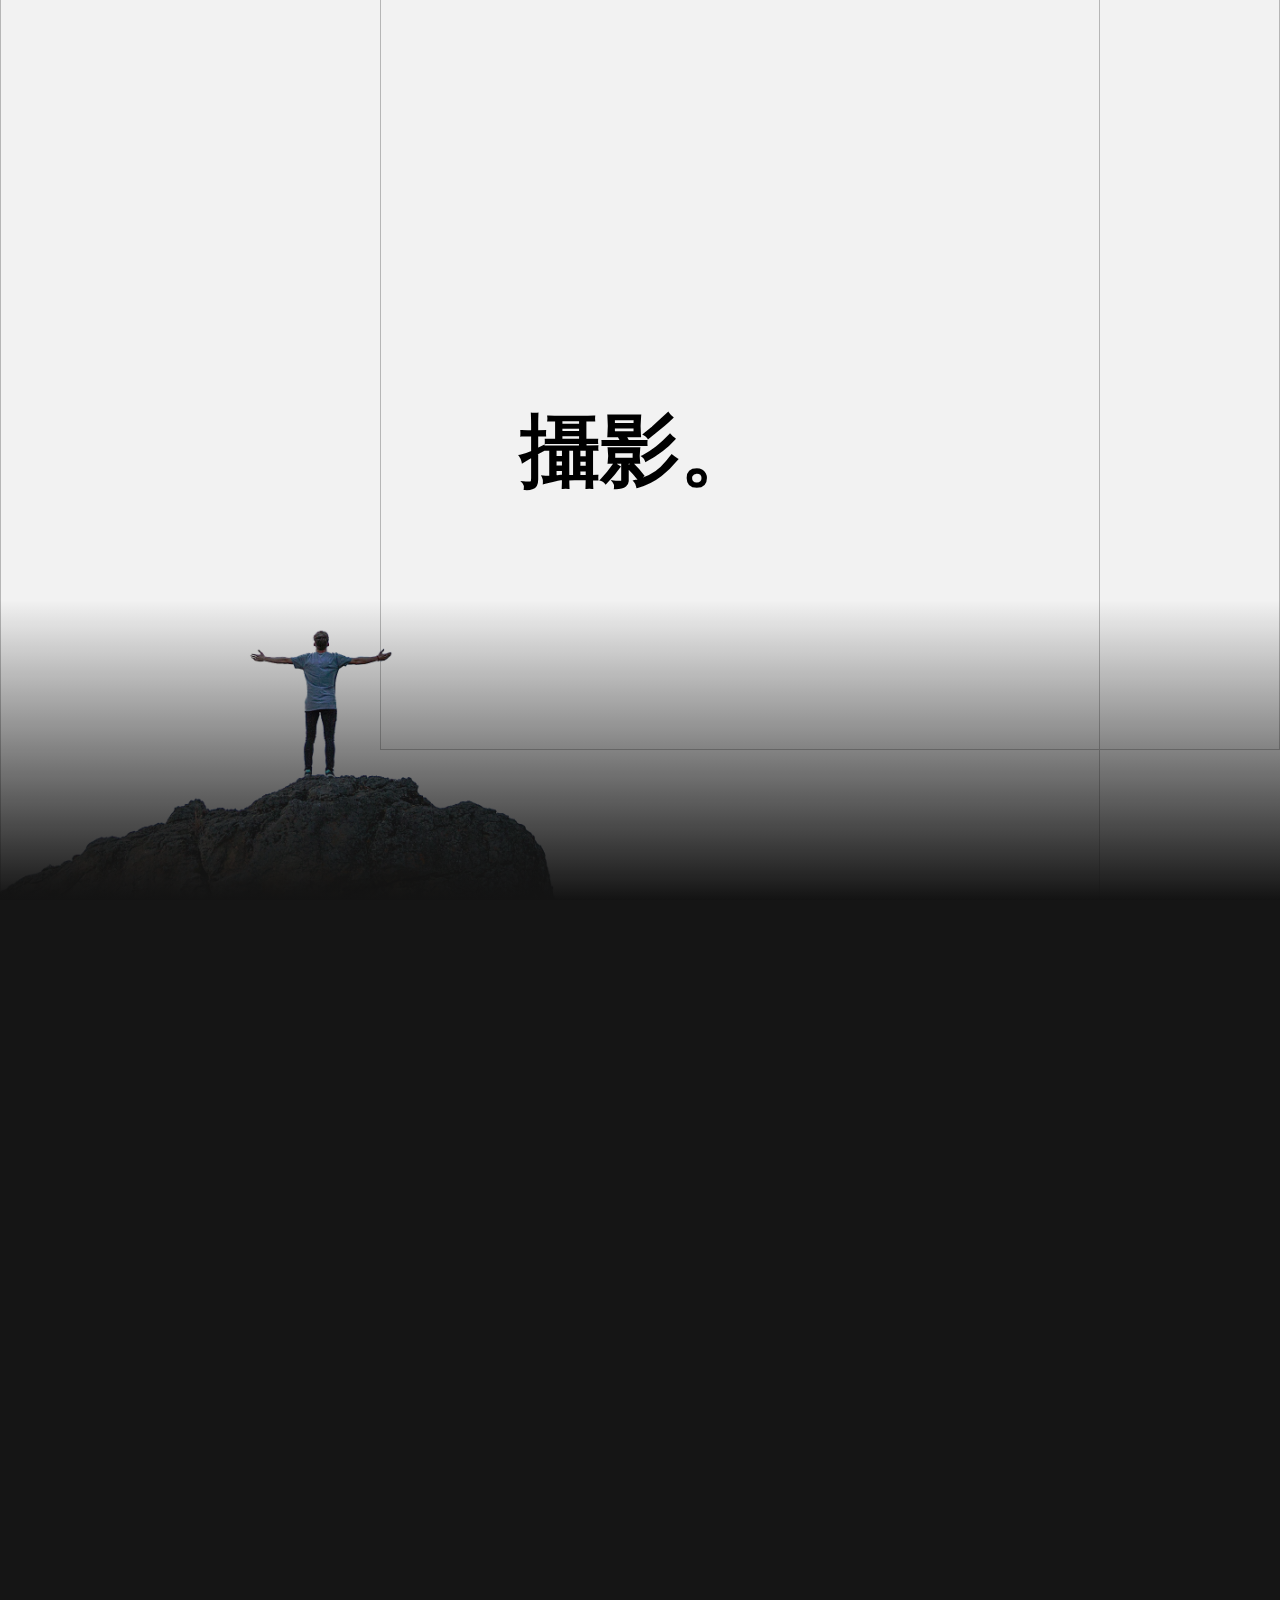
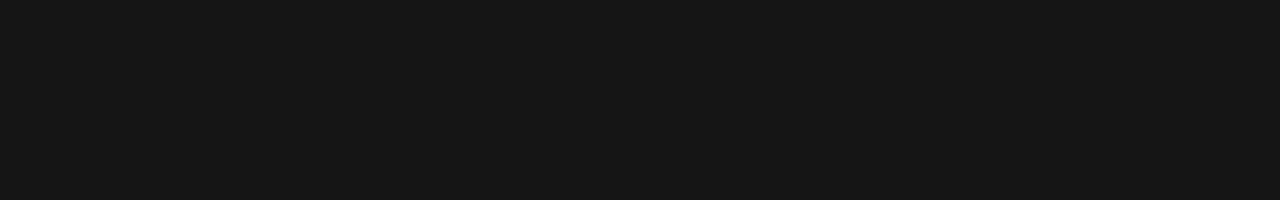
==== index.html @ d72a290c "把檔案從下層資料夾移出來" ====
<html!DOCTYPE html>
<html lang="en">
<head>
    <meta charset="UTF-8">
    <meta name="viewport" content="width=device-width, initial-scale=1.0">
    <meta http-equiv="X-UA-Compatible" content="ie=edge">
    <title>視差滾動</title>
    <link rel="stylesheet" href="css/style.css">
</head>
<body>
    <header>

        <h1 class="big-title translate" data-speed="0.1">攝影。</h1>

        <img src="img/person.png" class="person translate" data-speed="-0.25" alt="">
        <!-- <img src="img/sea.jpg" class="mountain1 translate" data-speed="-0.2" alt=""> -->
        <img src="img/grace.png" class="mountain2 translate" data-speed="0.4" alt="">
        <img src="img/Sally.png" class="mountain3 translate" data-speed="0.3" alt="">
    </header>

    <section>
        <div class="shadow"></div>

        <div class="container">
            <div class="content opacity">
                <h3 class="title">
                    About
                    <div class="border"></div>
                </h3>
                <p class="text">This is why I am pursuiting photography</p>
            </div>

            <div class="imgContainer opacity">
                <img src="img/sea.jpg" alt="">
            </div>
        </div>
    </section>
    
    <script src="js/app.js"></script>
</body>
</html>
---- css/style.css ----
@import url('https://fonts.googleapis.com/css2?family=Poppins:wght@300;400;600&display=swap');

*{
    padding: 0;
    margin: 0;
    box-sizing: border-box;
}

body{
    font-family: 'Poppins', sans-serif;
}

.container{
    max-width: 70rem;
    padding: 0 2rem;
    margin: 0 auto;
}

header{
    width: 100%;
    height: 100vh;
    position: relative;
    overflow: hidden;
}

header:after{
    content: '';
    position: absolute;
    width: 100%;
    height: 100%;
    left: 0;
    top: 0;
    background-color: rgba(0, 0, 0, 0.05);
    z-index: 25;
}

.mountain1{
    position: absolute;
    bottom: -100px;
    width: 1500px;
    right: 0;
    z-index: 19;
}

.person{
    position: absolute;
    width: 650px;
    bottom: -100px;
    left: -70px;
    z-index: 20;
}

.mountain2{
    position: absolute;
    width: 1100px;
    bottom: -100px;
    left: 0;
    z-index: 18;
}

.mountain3{
    position: absolute;
    width: 900px;
    bottom: 150px;
    right: 0;
    z-index: 17;
}

.sky{
    position: absolute;
    width: 2100px;
    bottom: 250px;
    right: 0;
}

nav{
    position: absolute;
    top: 0;
    left: 0;
    width: 100%;
    padding: 1rem 0;
    z-index: 30;
    background: linear-gradient(to bottom, rgba( 0, 0, 0, 0.05), transparent)
}

nav .container{
    display: flex;
    justify-content: space-between;
    align-items: center;
}

.logo{
    color: #fff;
    font-size: 1.1rem;
    text-transform: uppercase;
    font-weight: 600;
    letter-spacing: 2px;
}

.logo span{
    font-weight: 300;
}

.hamburger-menu{
    width: 1.55rem;
    height: 1.5rem;
    cursor: pointer;
    display: flex;
    align-items: center;
    justify-content: flex-end;
}

.bar{
    position: relative;
    width: 1.2rem; 
    height: 3px;
    background-color: #fff;
    border-radius: 2px;
}

.bar:before, .bar:after{
    content: '';
    position: absolute;
    width: 1.55rem;
    height: 3px;
    right: 0;
    background-color: #fff;
    border-radius: 2px;
}

.bar:before{
    transform: translateY(-8px);
}

.bar:after{
    transform: translateY(8px);
}

.big-title{
    position: absolute;
    z-index: 30;
    line-height: 4rem;
    top: calc(50% - 2rem);
    width: 100%;
    text-align: center;
    font-size: 5rem;
    font-weight: 600;
    color: rgb(0, 0, 0);
}

section{
    width: 100%;
    background-color: #151515;
    position: relative;
}

section .container{
    padding: 3rem;
    display: grid;
    grid-template-columns: repeat(2, 1fr);
    align-items: center;
    justify-content: center;
    min-height: 100vh;
}

section img{
    width: 100%;
}

section .container > *{
    margin: 2rem;
}

.content{
    color: #fff;
    transform: translateY(-50px);
}

.imgContainer{
    transform: translateY(50px);
}

.title{
    font-weight: 600;
    font-size: 1.5rem;
    margin-bottom: 1rem;
    padding-bottom: .5rem;
    position: relative;
}

.border{
    position: absolute;
    width: 0%;
    height: 3px;
    background-color: #fff;
    bottom: 0;
    left: 0;
}

.shadow{
    position: absolute;
    bottom: 100%;
    height: 300px;
    width: 100%;
    left: 0;
    z-index: 20;
    background: linear-gradient(to top, #151515, transparent);
}

.opacity{
    opacity: 0;
}

@media (max-width: 850px){
    section .container{
        grid-template-columns: 1fr;
    }
}

@media(max-width: 600px){
    .big-title{
        font-size: 3rem
    }

    .text{
        font-size: .8rem;
    }

    .title{
        font-size: 1.2rem;
    }
}
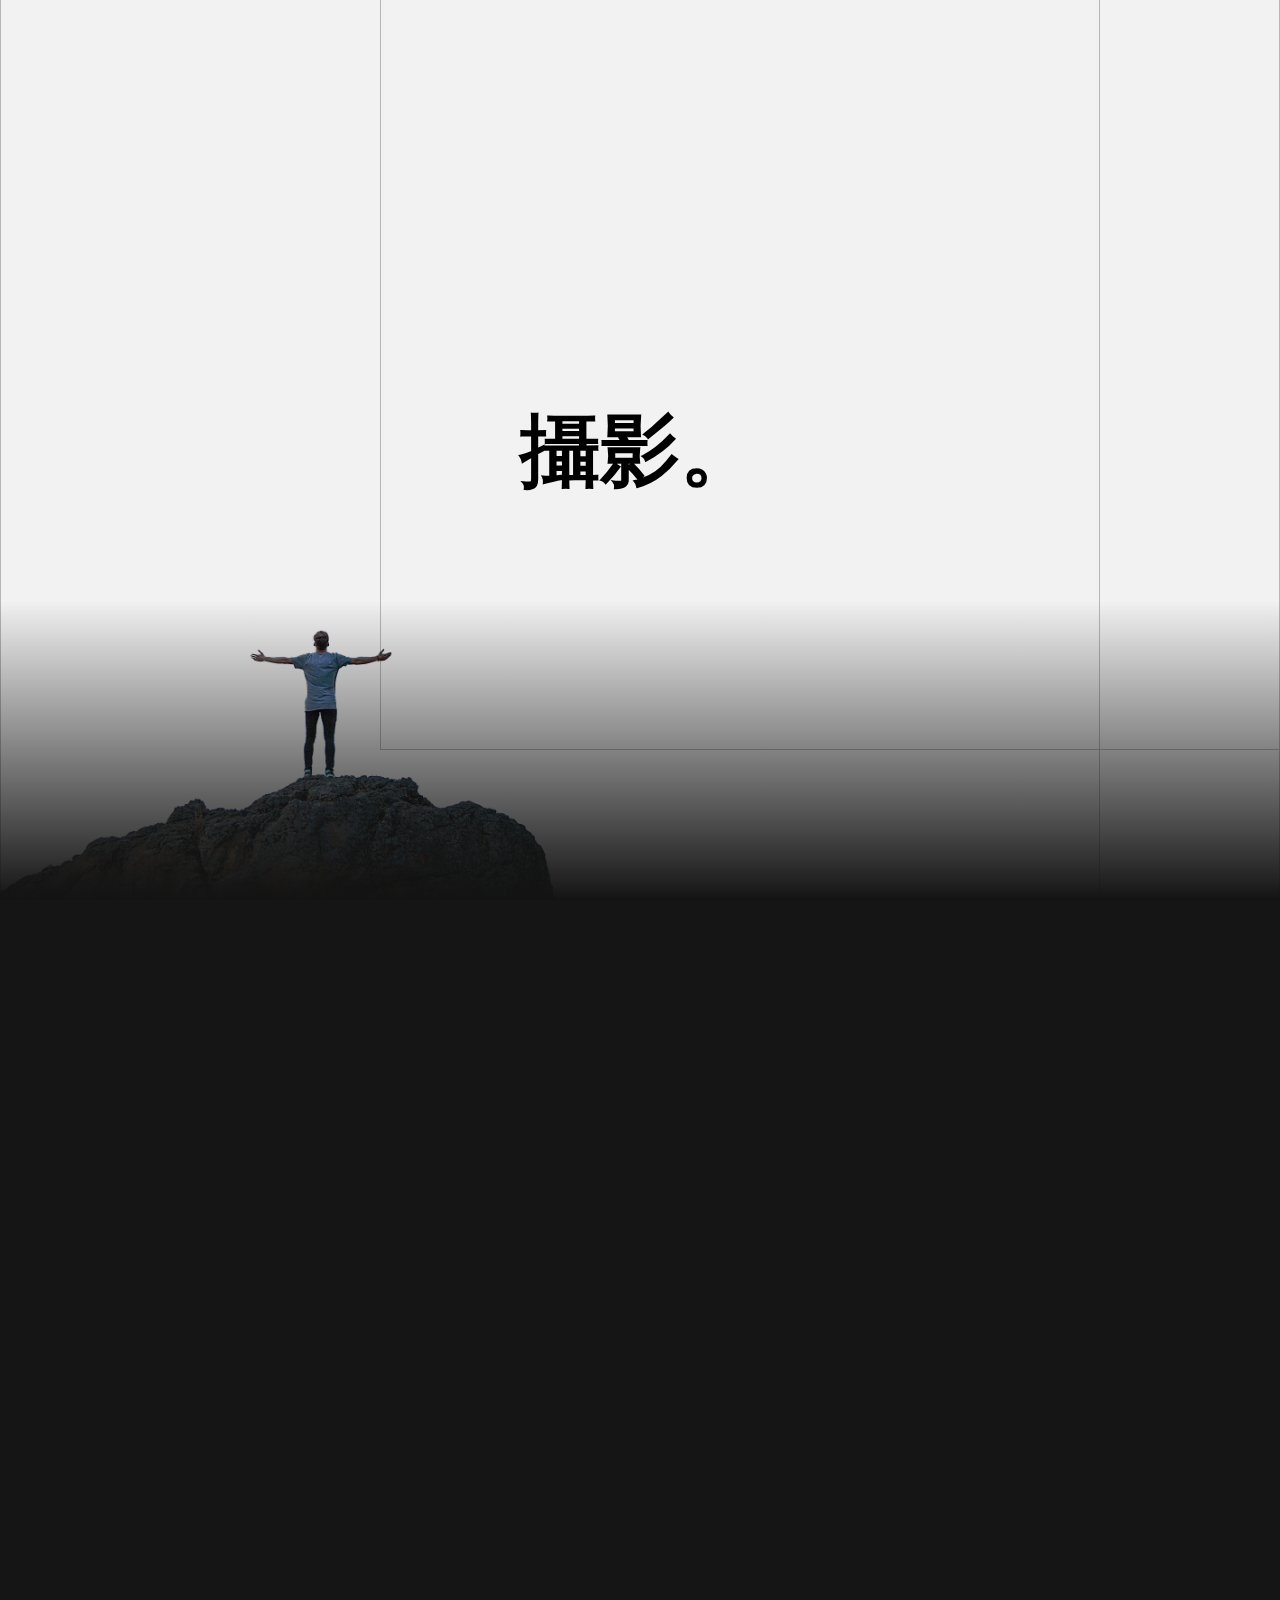
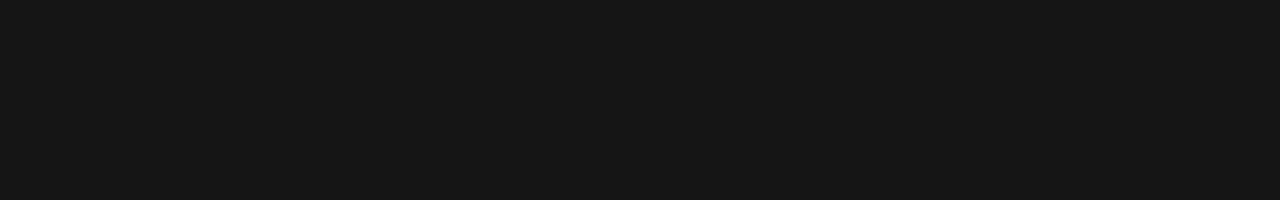
==== commit 09a1914e: "把檔案移出來" ====
--- a/index.html
+++ b/index.html
@@ -13,7 +13,7 @@
         <h1 class="big-title translate" data-speed="0.1">攝影。</h1>
 
         <img src="img/person.png" class="person translate" data-speed="-0.25" alt="">
-        <!-- <img src="img/sea.jpg" class="mountain1 translate" data-speed="-0.2" alt=""> -->
+        <img src="img/sea.jpg" class="sea translate" data-speed="-0.2" alt="">
         <img src="img/grace.png" class="mountain2 translate" data-speed="0.4" alt="">
         <img src="img/Sally.png" class="mountain3 translate" data-speed="0.3" alt="">
     </header>
@@ -31,7 +31,7 @@
             </div>
 
             <div class="imgContainer opacity">
-                <img src="img/sea.jpg" alt="">
+                <img src="img/group.jpg" alt="">
             </div>
         </div>
     </section>
--- a/css/style.css
+++ b/css/style.css
@@ -34,12 +34,12 @@
     z-index: 25;
 }
 
-.mountain1{
+.sea{
     position: absolute;
     bottom: -100px;
     width: 1500px;
     right: 0;
-    z-index: 19;
+    z-index: 10;
 }
 
 .person{
